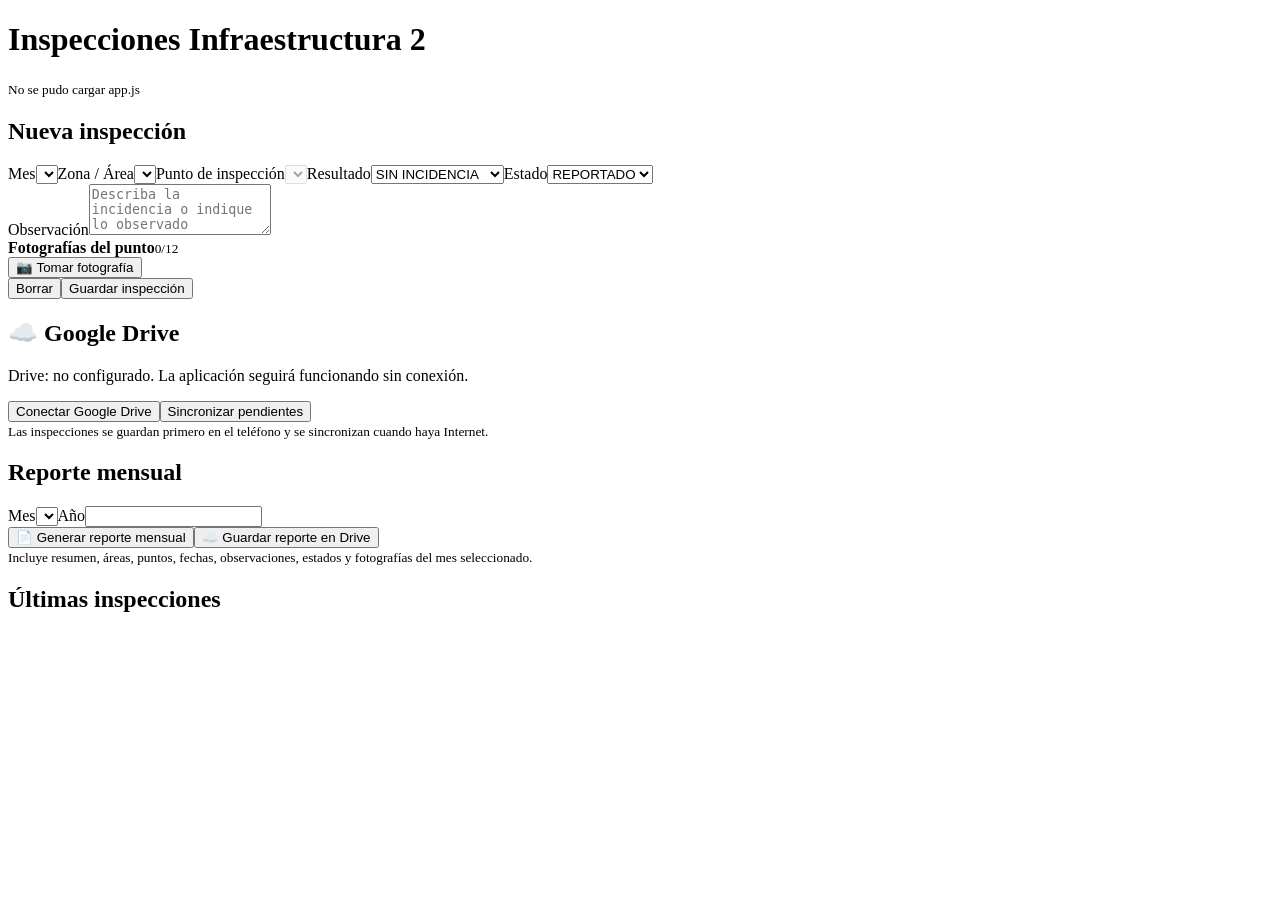
==== v2/index.html @ e6027409 "Crear Inspecciones Infraestructura 2 independiente" ====
<!doctype html><html lang="es"><head><meta charset="utf-8"><meta name="viewport" content="width=device-width,initial-scale=1,viewport-fit=cover"><meta name="theme-color" content="#0b57d0"><link rel="manifest" href="manifest.json?v=1"><link rel="stylesheet" href="styles.css?v=1"><title>Inspecciones Infraestructura 2</title></head><body><header><div><h1>Inspecciones Infraestructura 2</h1><small id="net">Iniciando…</small></div></header><main>
<section class="card"><h2>Nueva inspección</h2><div class="grid"><label>Mes<select id="month"></select></label><label>Zona / Área<select id="zone"></select></label><label>Punto de inspección<select id="point" disabled></select></label><label>Resultado<select id="result"><option>SIN INCIDENCIA</option><option>CON INCIDENCIA</option></select></label><label>Estado<select id="status"><option>REPORTADO</option><option>PENDIENTE</option></select></label></div><label>Observación<textarea id="obs" rows="3" placeholder="Describa la incidencia o indique lo observado"></textarea></label><div class="photoBar"><div><b>Fotografías del punto</b><small id="photoCount">0/12</small></div><button id="camera" class="primary">📷 Tomar fotografía</button></div><input id="cameraInput" type="file" accept="image/*" capture="environment" hidden><div id="photos" class="photos"></div><div class="actions"><button id="clear" class="danger">Borrar</button><button id="save" class="primary">Guardar inspección</button></div></section>
<section class="card"><h2>☁️ Google Drive</h2><p id="driveStatus">Drive: no configurado. La aplicación seguirá funcionando sin conexión.</p><div class="actions"><button id="connectDrive" class="primary">Conectar Google Drive</button><button id="syncNow">Sincronizar pendientes</button></div><small>Las inspecciones se guardan primero en el teléfono y se sincronizan cuando haya Internet.</small></section>
<section class="card"><h2>Reporte mensual</h2><div class="grid"><label>Mes<select id="reportMonth"></select></label><label>Año<input id="reportYear" type="number"></label></div><div class="actions"><button id="report" class="primary">📄 Generar reporte mensual</button><button id="saveReportDrive">☁️ Guardar reporte en Drive</button></div><small>Incluye resumen, áreas, puntos, fechas, observaciones, estados y fotografías del mes seleccionado.</small></section>
<section class="card"><h2>Últimas inspecciones</h2><div id="records"></div></section></main><script>setTimeout(()=>{const n=document.getElementById("net");if(n&&n.textContent==="Iniciando…")n.textContent="El código no inició; recargue esta página";},5000);</script><script>window.addEventListener("error",function(e){var n=document.getElementById("net");if(n)n.textContent="Error de código: "+(e.message||"sintaxis")+" archivo "+((e.filename||"").split("/").pop()||"desconocido")+" línea "+(e.lineno||"?");});</script><script src="app.js?v=1" onerror="document.getElementById(&quot;net&quot;).textContent=&quot;No se pudo cargar app.js&quot;"></script><script src="report-drive.js?v=1"></script></body></html>
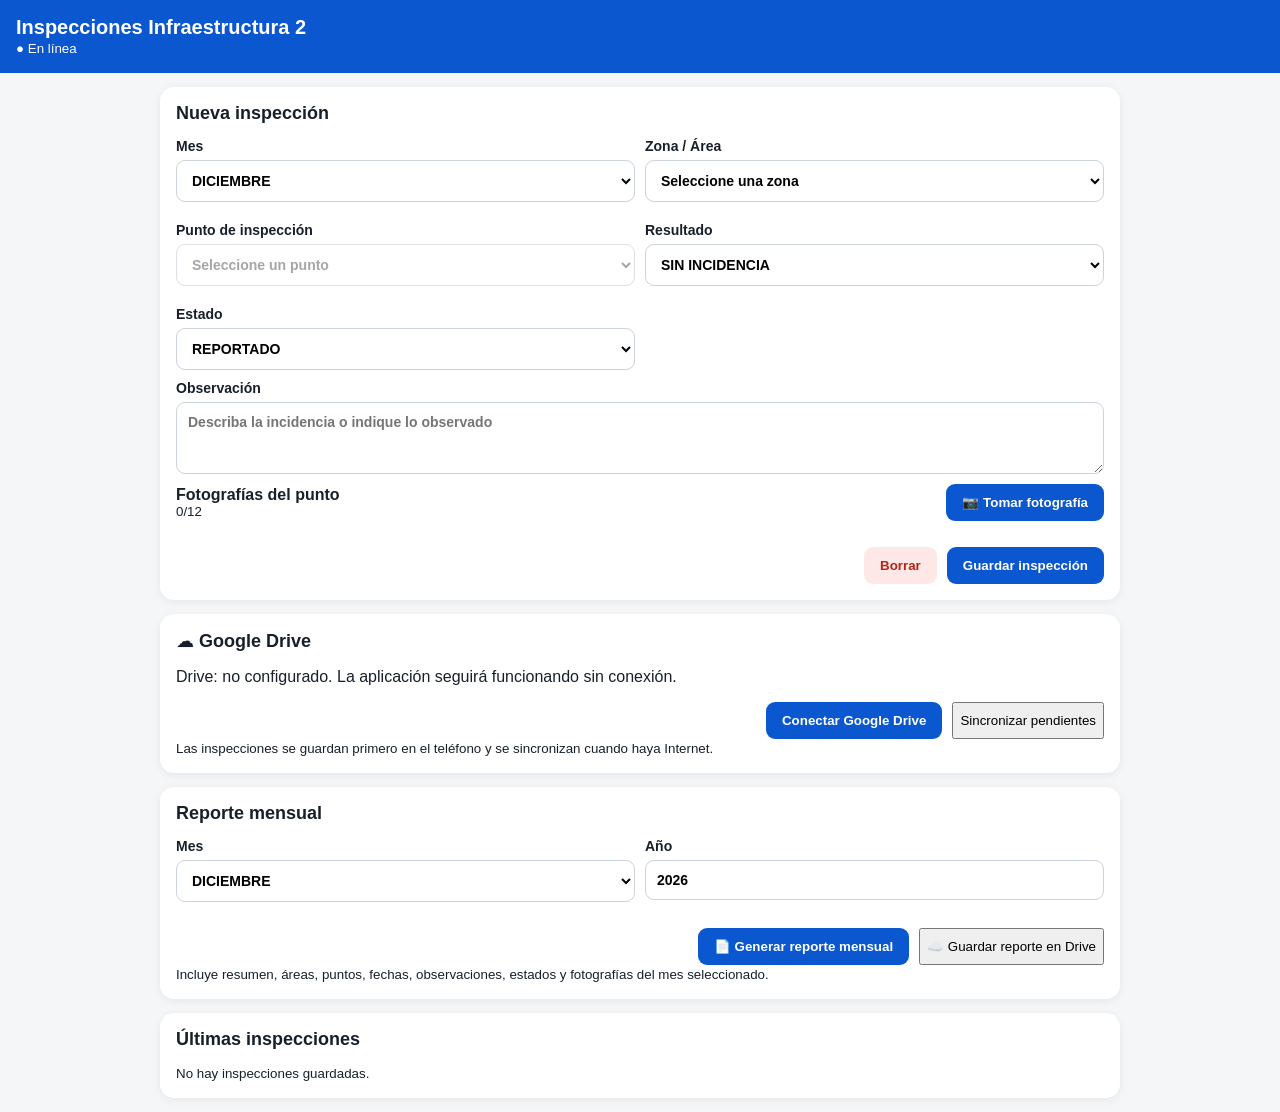
==== commit e27c668c: "Actualizar versión de la app Infraestructura 2" ====
--- a/v2/index.html
+++ b/v2/index.html
@@ -2,4 +2,4 @@
 <section class="card"><h2>Nueva inspección</h2><div class="grid"><label>Mes<select id="month"></select></label><label>Zona / Área<select id="zone"></select></label><label>Punto de inspección<select id="point" disabled></select></label><label>Resultado<select id="result"><option>SIN INCIDENCIA</option><option>CON INCIDENCIA</option></select></label><label>Estado<select id="status"><option>REPORTADO</option><option>PENDIENTE</option></select></label></div><label>Observación<textarea id="obs" rows="3" placeholder="Describa la incidencia o indique lo observado"></textarea></label><div class="photoBar"><div><b>Fotografías del punto</b><small id="photoCount">0/12</small></div><button id="camera" class="primary">📷 Tomar fotografía</button></div><input id="cameraInput" type="file" accept="image/*" capture="environment" hidden><div id="photos" class="photos"></div><div class="actions"><button id="clear" class="danger">Borrar</button><button id="save" class="primary">Guardar inspección</button></div></section>
 <section class="card"><h2>☁️ Google Drive</h2><p id="driveStatus">Drive: no configurado. La aplicación seguirá funcionando sin conexión.</p><div class="actions"><button id="connectDrive" class="primary">Conectar Google Drive</button><button id="syncNow">Sincronizar pendientes</button></div><small>Las inspecciones se guardan primero en el teléfono y se sincronizan cuando haya Internet.</small></section>
 <section class="card"><h2>Reporte mensual</h2><div class="grid"><label>Mes<select id="reportMonth"></select></label><label>Año<input id="reportYear" type="number"></label></div><div class="actions"><button id="report" class="primary">📄 Generar reporte mensual</button><button id="saveReportDrive">☁️ Guardar reporte en Drive</button></div><small>Incluye resumen, áreas, puntos, fechas, observaciones, estados y fotografías del mes seleccionado.</small></section>
-<section class="card"><h2>Últimas inspecciones</h2><div id="records"></div></section></main><script>setTimeout(()=>{const n=document.getElementById("net");if(n&&n.textContent==="Iniciando…")n.textContent="El código no inició; recargue esta página";},5000);</script><script>window.addEventListener("error",function(e){var n=document.getElementById("net");if(n)n.textContent="Error de código: "+(e.message||"sintaxis")+" archivo "+((e.filename||"").split("/").pop()||"desconocido")+" línea "+(e.lineno||"?");});</script><script src="app.js?v=1" onerror="document.getElementById(&quot;net&quot;).textContent=&quot;No se pudo cargar app.js&quot;"></script><script src="report-drive.js?v=1"></script></body></html>+<section class="card"><h2>Últimas inspecciones</h2><div id="records"></div></section></main><script>setTimeout(()=>{const n=document.getElementById("net");if(n&&n.textContent==="Iniciando…")n.textContent="El código no inició; recargue esta página";},5000);</script><script>window.addEventListener("error",function(e){var n=document.getElementById("net");if(n)n.textContent="Error de código: "+(e.message||"sintaxis")+" archivo "+((e.filename||"").split("/").pop()||"desconocido")+" línea "+(e.lineno||"?");});</script><script src="app.js?v=2" onerror="document.getElementById(&quot;net&quot;).textContent=&quot;No se pudo cargar app.js&quot;"></script><script src="report-drive.js?v=1"></script></body></html>
--- a/v2/styles.css
+++ b/v2/styles.css
@@ -0,0 +1 @@
+*{box-sizing:border-box}body{margin:0;background:#f4f6f8;color:#17202a;font-family:Arial,system-ui,sans-serif}header{background:#0b57d0;color:#fff;padding:16px;position:sticky;top:0;z-index:5}h1{margin:0;font-size:20px}.card{background:#fff;max-width:960px;margin:14px auto;padding:16px;border-radius:14px;box-shadow:0 2px 10px #0001}h2{margin:0 0 14px;font-size:18px}.grid{display:grid;grid-template-columns:1fr 1fr;gap:10px}label{display:flex;flex-direction:column;gap:6px;font-weight:700;font-size:14px;margin-bottom:10px}select,input,textarea{font:inherit;padding:11px;border:1px solid #ccd3da;border-radius:9px;background:#fff}textarea{resize:vertical}.photoBar{display:flex;justify-content:space-between;align-items:center;gap:10px;margin:10px 0}.photoBar small{display:block}.photos{display:grid;grid-template-columns:repeat(4,1fr);gap:8px}.photo{position:relative}.photo img{width:100%;aspect-ratio:1;object-fit:cover;border-radius:8px;border:1px solid #ddd}.photo button{position:absolute;right:5px;top:5px;border:0;border-radius:50%;background:#b42318;color:#fff;width:30px;height:30px;font-size:18px}.actions{display:flex;justify-content:flex-end;gap:10px;margin-top:16px}.primary,.danger{border:0;border-radius:9px;padding:11px 16px;font-weight:700;cursor:pointer}.primary{background:#0b57d0;color:#fff}.danger{background:#fde8e7;color:#b42318}.full{width:100%;margin-bottom:8px}.record{border:1px solid #e0e4e8;border-radius:9px;padding:10px;margin:8px 0}.thumb{width:55px;height:55px;object-fit:cover;border-radius:5px;margin:3px}@media(max-width:650px){.grid{grid-template-columns:1fr}.photos{grid-template-columns:repeat(3,1fr)}.photoBar,.actions{align-items:stretch;flex-direction:column}.actions button{width:100%}}
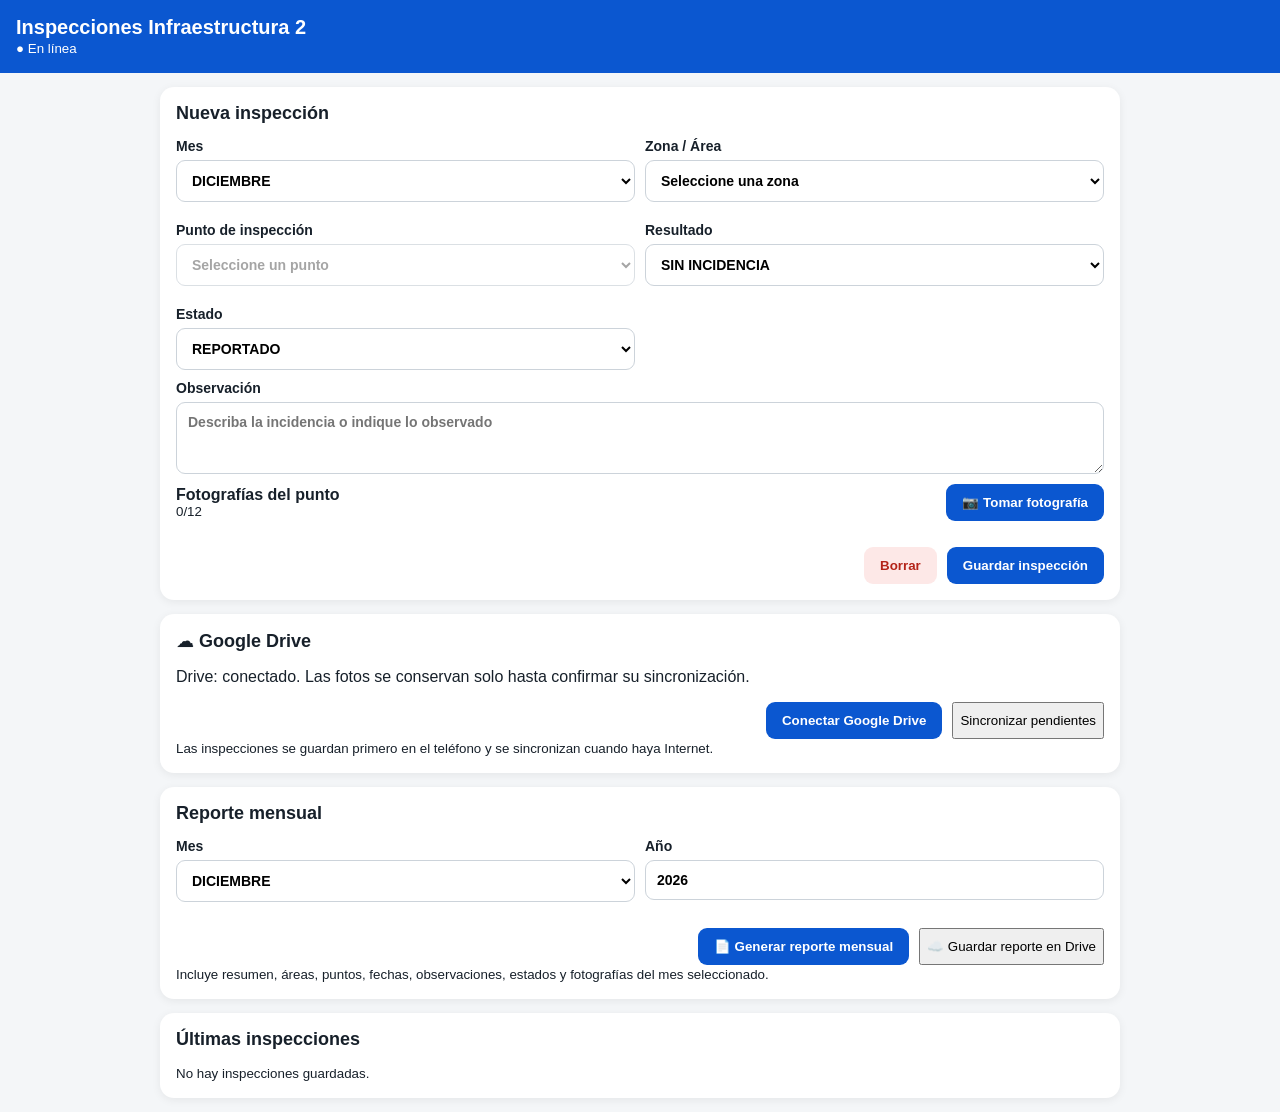
==== commit 43cef45e: "Actualizar caché de scripts de Inspecciones Infraestructura 2" ====
--- a/v2/index.html
+++ b/v2/index.html
@@ -2,4 +2,4 @@
 <section class="card"><h2>Nueva inspección</h2><div class="grid"><label>Mes<select id="month"></select></label><label>Zona / Área<select id="zone"></select></label><label>Punto de inspección<select id="point" disabled></select></label><label>Resultado<select id="result"><option>SIN INCIDENCIA</option><option>CON INCIDENCIA</option></select></label><label>Estado<select id="status"><option>REPORTADO</option><option>PENDIENTE</option></select></label></div><label>Observación<textarea id="obs" rows="3" placeholder="Describa la incidencia o indique lo observado"></textarea></label><div class="photoBar"><div><b>Fotografías del punto</b><small id="photoCount">0/12</small></div><button id="camera" class="primary">📷 Tomar fotografía</button></div><input id="cameraInput" type="file" accept="image/*" capture="environment" hidden><div id="photos" class="photos"></div><div class="actions"><button id="clear" class="danger">Borrar</button><button id="save" class="primary">Guardar inspección</button></div></section>
 <section class="card"><h2>☁️ Google Drive</h2><p id="driveStatus">Drive: no configurado. La aplicación seguirá funcionando sin conexión.</p><div class="actions"><button id="connectDrive" class="primary">Conectar Google Drive</button><button id="syncNow">Sincronizar pendientes</button></div><small>Las inspecciones se guardan primero en el teléfono y se sincronizan cuando haya Internet.</small></section>
 <section class="card"><h2>Reporte mensual</h2><div class="grid"><label>Mes<select id="reportMonth"></select></label><label>Año<input id="reportYear" type="number"></label></div><div class="actions"><button id="report" class="primary">📄 Generar reporte mensual</button><button id="saveReportDrive">☁️ Guardar reporte en Drive</button></div><small>Incluye resumen, áreas, puntos, fechas, observaciones, estados y fotografías del mes seleccionado.</small></section>
-<section class="card"><h2>Últimas inspecciones</h2><div id="records"></div></section></main><script>setTimeout(()=>{const n=document.getElementById("net");if(n&&n.textContent==="Iniciando…")n.textContent="El código no inició; recargue esta página";},5000);</script><script>window.addEventListener("error",function(e){var n=document.getElementById("net");if(n)n.textContent="Error de código: "+(e.message||"sintaxis")+" archivo "+((e.filename||"").split("/").pop()||"desconocido")+" línea "+(e.lineno||"?");});</script><script src="app.js?v=2" onerror="document.getElementById(&quot;net&quot;).textContent=&quot;No se pudo cargar app.js&quot;"></script><script src="report-drive.js?v=1"></script></body></html>+<section class="card"><h2>Últimas inspecciones</h2><div id="records"></div></section></main><script>setTimeout(()=>{const n=document.getElementById("net");if(n&&n.textContent==="Iniciando…")n.textContent="El código no inició; recargue esta página";},5000);</script><script>window.addEventListener("error",function(e){var n=document.getElementById("net");if(n)n.textContent="Error de código: "+(e.message||"sintaxis")+" archivo "+((e.filename||"").split("/").pop()||"desconocido")+" línea "+(e.lineno||"?");});</script><script src="app.js?v=2" onerror="document.getElementById(&quot;net&quot;).textContent=&quot;No se pudo cargar app.js&quot;"></script><script src="report-drive.js?v=2"></script></body></html>
